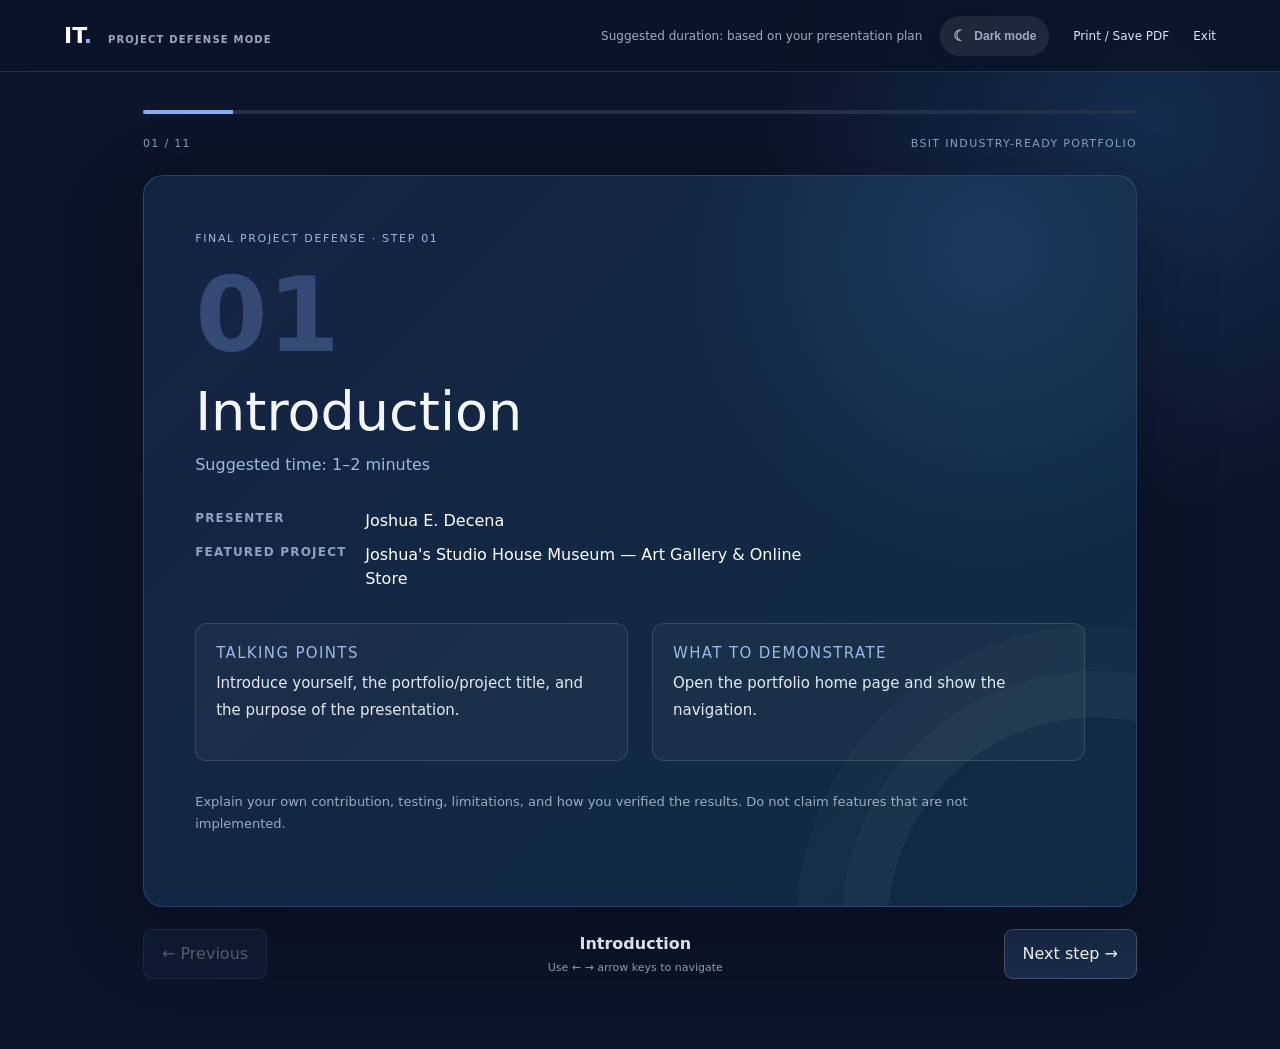
==== defense.html @ c1813f4b "Add static BSIT professional portfolio" ====
<!doctype html><html lang="en"><head><meta charset="utf-8"><meta name="viewport" content="width=device-width,initial-scale=1"><title>Project Defense Mode · BSIT Portfolio</title><link href="https://cdn.jsdelivr.net/npm/bootstrap@5.3.3/dist/css/bootstrap.min.css" rel="stylesheet"><link rel="stylesheet" href="assets/css/upgrade.css"><link rel="stylesheet" href="assets/css/portfolio-theme.css"></head><body class="defense-body"><header class="defense-header"><a href="index.html">IT<span>.</span> <small>PROJECT DEFENSE MODE</small></a><div><span>Suggested duration: based on your presentation plan</span><button class="theme-toggle" type="button" data-theme-toggle aria-label="Switch color theme"><span class="theme-icon">☾</span><span class="theme-label">Dark mode</span></button><button type="button" onclick="window.print()">Print / Save PDF</button><a href="index.html#employability">Exit</a></div></header><main class="defense-stage"><div class="defense-progress"><span id="progressBar"></span></div><div class="defense-counter"><span id="slideCounter">01 / 01</span><span>BSIT INDUSTRY-READY PORTFOLIO</span></div><section id="defenseSlide" class="defense-slide"><p>Loading defense plan…</p></section><div class="defense-controls"><button type="button" id="prevSlide" disabled>← Previous</button><div><span id="slideStepName">Introduction</span><small>Use ← → arrow keys to navigate</small></div><button type="button" id="nextSlide">Next step →</button></div></main><script src="assets/js/default-data.js"></script><script>
const STEPS=window.defaultPortfolio?.defensePlan||[];const PROFILE=window.defaultPortfolio?.profile||{};const PROJECT=window.defaultPortfolio?.projects?.[0]||{};let current=0;const slide=document.getElementById('defenseSlide'),counter=document.getElementById('slideCounter'),bar=document.getElementById('progressBar'),prev=document.getElementById('prevSlide'),next=document.getElementById('nextSlide'),stepName=document.getElementById('slideStepName');function esc(s){return String(s??'').replace(/[&<>"']/g,c=>({'&':'&amp;','<':'&lt;','>':'&gt;','"':'&quot;',"'":'&#39;'}[c]));}function render(){const total=STEPS.length;if(!total){slide.innerHTML='<h1>No defense steps yet</h1><p>Add steps in data/portfolio.json.</p>';return;}const item=STEPS[current];counter.textContent=String(current+1).padStart(2,'0')+' / '+String(total).padStart(2,'0');bar.style.width=((current+1)/total*100)+'%';stepName.textContent=item?.step||'Project defense';slide.innerHTML=`<p class="eyebrow">FINAL PROJECT DEFENSE · STEP ${String(current+1).padStart(2,'0')}</p><span class="defense-number">${String(current+1).padStart(2,'0')}</span><h1>${esc(item?.step||'Presentation step')}</h1><p class="defense-duration">Suggested time: ${esc(item?.duration||'As needed')}</p><div class="defense-speaker-note"><strong>Presenter</strong><span>${esc(PROFILE.name||'Portfolio owner')}</span><strong>Featured project</strong><span>${esc(PROJECT.title||'Select a project')}</span></div><div class="defense-content-grid"><article><h2>Talking points</h2><p>${esc(item?.talkingPoints||'Add your talking points in data/portfolio.json.')}</p></article><article><h2>What to demonstrate</h2><p>${esc(item?.demonstration||'Add your real system demonstration.')}</p></article></div><p class="defense-tip">Explain your own contribution, testing, limitations, and how you verified the results. Do not claim features that are not implemented.</p>`;prev.disabled=current===0;next.textContent=current===total-1?'Back to beginning ↺':'Next step →';}prev.addEventListener('click',()=>{current=Math.max(0,current-1);render()});next.addEventListener('click',()=>{current=current===STEPS.length-1?0:current+1;render()});document.addEventListener('keydown',e=>{if(e.key==='ArrowRight'){current=Math.min(STEPS.length-1,current+1);render()}if(e.key==='ArrowLeft'){current=Math.max(0,current-1);render()}});render();</script><script src="assets/js/theme.js"></script></body></html>
---- assets/css/upgrade.css ----
:root{--upgrade-ink:#17243a;--upgrade-muted:#68758a;--upgrade-line:#e1e7ef;--upgrade-blue:#2857b8;--upgrade-bg:#f5f7fb;--upgrade-green:#1e8b68}
.evidence-section{background:#f7f9fc}.evidence-grid{display:grid;grid-template-columns:repeat(2,minmax(0,1fr));gap:16px}.evidence-card{display:flex;gap:16px;padding:22px;background:#fff;border:1px solid var(--upgrade-line);border-radius:15px;box-shadow:0 8px 28px rgba(22,39,69,.04)}.evidence-file-icon{width:48px;height:54px;flex:0 0 48px;border-radius:10px;background:#edf2fb;color:#315daa;display:grid;place-items:center;font-size:11px;font-weight:800;letter-spacing:.06em}.evidence-category{font-size:10px;letter-spacing:.12em;text-transform:uppercase;color:#718098;font-weight:800}.evidence-card h3{font-size:16px;margin:5px 0 7px;color:#17243a}.evidence-card p{font-size:13px;color:#6c788a;line-height:1.6;margin:0 0 8px}.evidence-empty{border:1px dashed #c6d1e0;background:#fbfcfe;padding:34px;border-radius:15px;text-align:center}.evidence-empty h3{font-size:18px}.evidence-empty p{color:var(--upgrade-muted);max-width:560px;margin:8px auto 18px}.inline-link,.back-link{color:#2857b8;font-weight:700;text-decoration:none}.inline-link:hover,.back-link:hover{text-decoration:underline}.defense-shortcut{background:#edf2f8;padding:44px 0}.defense-shortcut-inner{display:flex;align-items:center;justify-content:space-between;gap:24px}.defense-shortcut h2{font-size:clamp(24px,3vw,34px);margin:0 0 8px}.defense-shortcut p:not(.eyebrow){color:#66748a;max-width:650px;margin:0}.public-contact-form{background:#fff;color:#17243a;padding:26px;border-radius:14px;min-width:min(100%,390px);display:grid;gap:13px;box-shadow:0 16px 45px rgba(0,0,0,.08)}.public-contact-form h3{font-size:20px;margin:0 0 3px}.public-contact-form label{display:grid;gap:6px;font-size:12px;font-weight:700;color:#556176}.public-contact-form .form-control{font-size:14px;border-color:#dbe2ec;padding:10px 12px}.public-contact-form .btn{justify-self:start}.form-privacy-note{font-size:11px;color:#778396;margin:0}.hp-field{position:absolute;left:-10000px;width:1px;height:1px;overflow:hidden}.contact-flash{margin-top:18px}.project-page{padding:54px 0 90px;background:#f7f9fc;min-height:65vh}.project-page-hero{position:relative;margin:28px 0 30px;padding:42px;border-radius:20px;background:#12213a;color:#fff;overflow:hidden}.project-page-hero:after{content:"";position:absolute;width:330px;height:330px;border:1px solid rgba(255,255,255,.12);border-radius:50%;right:-120px;top:-170px;box-shadow:0 0 0 40px rgba(255,255,255,.025),0 0 0 80px rgba(255,255,255,.02)}.project-page-hero .eyebrow{color:#9db8e7}.project-page-hero h1{position:relative;z-index:1;font-size:clamp(30px,5vw,52px);max-width:850px;line-height:1.1;margin:20px 0 14px}.project-page-hero>p:not(.eyebrow){max-width:800px;color:#d1daea;line-height:1.75;position:relative;z-index:1}.project-page-hero .status-pill{position:relative;z-index:1}.project-hero-actions{position:relative;z-index:1;display:flex;flex-wrap:wrap;gap:9px;margin-top:22px}.project-detail-grid{display:grid;grid-template-columns:repeat(2,minmax(0,1fr));gap:15px}.project-detail-card{background:#fff;border:1px solid #e0e6ef;border-radius:14px;padding:22px}.project-detail-card h2{font-size:16px;margin:0 0 10px;color:#1c2d49}.project-detail-card p{font-size:14px;line-height:1.75;color:#657188;margin:0}.project-evidence{margin-top:42px}.project-evidence .section-intro-row{margin-bottom:20px}.project-not-found{padding:100px 0;text-align:center}.defense-body{margin:0;background:#0c1728;color:#f7f9fc;min-height:100vh;font-family:Inter,system-ui,sans-serif}.defense-header{height:72px;display:flex;align-items:center;justify-content:space-between;padding:0 5vw;border-bottom:1px solid rgba(255,255,255,.1)}.defense-header>a{font-weight:900;color:#fff;text-decoration:none;font-size:22px}.defense-header>a span{color:#8eaff0}.defense-header small{font-size:10px;letter-spacing:.12em;color:#9aa9bf;margin-left:8px}.defense-header div{display:flex;align-items:center;gap:18px}.defense-header div span{font-size:12px;color:#9eacc1}.defense-header div a,.defense-header button{font-size:12px;color:#dce6f5;text-decoration:none;background:transparent;border:0}.defense-stage{max-width:1050px;margin:0 auto;padding:38px 28px 70px}.defense-progress{height:4px;background:#223148;border-radius:99px;overflow:hidden}.defense-progress span{display:block;height:100%;width:0;background:#87aaf0;transition:width .25s}.defense-counter{display:flex;justify-content:space-between;margin:22px 0;color:#8da0bc;font-size:11px;letter-spacing:.12em}.defense-slide{min-height:470px;padding:55px 4vw;background:linear-gradient(135deg,#14243e,#101d32);border:1px solid rgba(255,255,255,.09);border-radius:20px;position:relative;overflow:hidden}.defense-slide:after{content:"";position:absolute;width:420px;height:420px;border:1px solid rgba(255,255,255,.08);border-radius:50%;right:-170px;bottom:-230px;box-shadow:0 0 0 45px rgba(255,255,255,.025),0 0 0 90px rgba(255,255,255,.018);pointer-events:none}.defense-slide .eyebrow{color:#9db7e6;font-size:11px;letter-spacing:.15em}.defense-number{font-size:clamp(55px,9vw,104px);font-weight:900;line-height:1;color:#7193d2;opacity:.35}.defense-slide h1{font-size:clamp(32px,5vw,54px);max-width:750px;margin:14px 0;line-height:1.13}.defense-lead{color:#c4d0e3;font-size:19px;max-width:700px;line-height:1.7}.defense-speaker-note{display:grid;grid-template-columns:160px 1fr;gap:10px;margin:32px 0;color:#fff;max-width:650px}.defense-speaker-note strong{color:#8ea2c1;font-size:12px;text-transform:uppercase;letter-spacing:.1em}.defense-tip{margin-top:30px;max-width:850px;font-size:13px;line-height:1.7;color:#9cacbf}.defense-duration{color:#9eb8e6;margin:-3px 0 28px}.defense-content-grid{display:grid;grid-template-columns:1fr 1fr;gap:24px;max-width:900px}.defense-content-grid article{border:1px solid rgba(255,255,255,.13);background:rgba(255,255,255,.035);border-radius:12px;padding:20px}.defense-content-grid h2{font-size:15px;color:#9db8e7;text-transform:uppercase;letter-spacing:.09em}.defense-content-grid p{white-space:pre-line;color:#e2e9f3;line-height:1.8;font-size:15px}.defense-controls{display:flex;align-items:center;justify-content:space-between;margin-top:22px}.defense-controls button{border:1px solid rgba(255,255,255,.2);color:#fff;background:#1a2c49;border-radius:9px;padding:12px 18px}.defense-controls button:disabled{opacity:.3}.defense-controls div{text-align:center;display:grid;gap:4px}.defense-controls div span{font-weight:700}.defense-controls div small{font-size:11px;color:#93a2b8}.setup-body{min-height:100vh;display:grid;place-items:center;padding:24px;background:#f2f5fa;font-family:Inter,system-ui,sans-serif}.setup-card{width:min(100%,480px);background:#fff;border:1px solid #e1e7f0;border-radius:20px;padding:38px;box-shadow:0 20px 65px rgba(23,42,75,.09)}.setup-brand{display:inline-flex;align-items:center;gap:10px;text-decoration:none;color:#162640;font-weight:900;font-size:19px;margin-bottom:36px}.setup-brand>span{color:#315eb0}.setup-brand small{font-size:9px;letter-spacing:.11em;color:#8793a5}.setup-card .eyebrow{color:#5374ad;font-size:10px;letter-spacing:.15em;font-weight:800}.setup-card h1{font-size:31px;color:#17243a;margin-bottom:10px}.setup-card .form-label{font-size:13px;font-weight:700;color:#526078}.setup-card .form-control{padding:11px 13px;border-color:#dce3ec}.setup-card .btn-primary{background:#2d5daf;border-color:#2d5daf}.setup-card a{color:#2c5cac}
@media(max-width:800px){.evidence-grid,.project-detail-grid,.defense-content-grid{grid-template-columns:1fr}.defense-shortcut-inner{align-items:flex-start;flex-direction:column}.public-contact-form{min-width:0;width:100%}.defense-header{padding:0 18px}.defense-header div{gap:10px}.defense-header div span{display:none}.defense-slide{padding:36px 24px}.defense-stage{padding:22px 16px 45px}.project-page-hero{padding:28px 23px}.defense-speaker-note{grid-template-columns:115px 1fr}}
@media print{.defense-header,.defense-controls,.defense-progress{display:none!important}.defense-body{background:#fff;color:#111}.defense-slide{min-height:0;background:#fff;color:#111;border:1px solid #ddd;break-after:page}.defense-slide h1,.defense-content-grid p{color:#111}.defense-slide .eyebrow,.defense-content-grid h2{color:#284f92}}
---- assets/css/portfolio-theme.css ----
/* Visual-only portfolio refresh: content and functionality remain unchanged. */
:root {
  --theme-bg: #f4f7ff;
  --theme-surface: rgba(255,255,255,.92);
  --theme-surface-2: #edf2ff;
  --theme-text: #15243d;
  --theme-muted: #52637d;
  --theme-soft: #71819a;
  --theme-border: rgba(89,113,166,.2);
  --theme-shadow: 0 18px 50px rgba(35,61,116,.10);
  --theme-accent: #4f46e5;
  --theme-accent-2: #0891b2;
  --theme-glow: rgba(79,70,229,.16);
}
html { color-scheme: light; }
body {
  background: var(--theme-bg);
  color: var(--theme-text);
  background-image: radial-gradient(ellipse at 8% 12%, rgba(94,153,255,.13), transparent 34%), radial-gradient(ellipse at 92% 38%, rgba(176,116,255,.10), transparent 32%);
}
.site-header {
  background: rgba(255,255,255,.86);
  border-bottom: 1px solid var(--theme-border);
  box-shadow: 0 8px 30px rgba(38,59,102,.06);
  backdrop-filter: blur(18px);
}
.brand-mark { background: linear-gradient(135deg,#4f46e5,#0891b2); box-shadow: 0 8px 22px rgba(79,70,229,.28); }
.brand-name { color: var(--theme-text); }
.main-nav a { color: var(--theme-muted); }
.main-nav a:hover, .main-nav a.active { color: var(--theme-accent); }
.theme-toggle {
  display:inline-flex; align-items:center; justify-content:center; gap:8px;
  min-height:40px; padding:8px 13px; border:1px solid var(--theme-border);
  border-radius:999px; background:var(--theme-surface); color:var(--theme-text);
  font:700 11px/1 'DM Sans',sans-serif; cursor:pointer; white-space:nowrap;
  box-shadow:0 5px 16px rgba(28,47,90,.07); transition:transform .2s, box-shadow .2s, background .2s;
}
.theme-toggle:hover { transform:translateY(-2px); box-shadow:0 9px 24px var(--theme-glow); }
.theme-toggle .theme-icon { font-size:15px; }
.hero-section {
  background: radial-gradient(circle at 78% 18%,rgba(80,190,255,.20),transparent 25%), radial-gradient(circle at 15% 85%,rgba(123,92,255,.20),transparent 28%), linear-gradient(125deg,#101a35 0%,#192d55 52%,#153c5b 100%);
}
.hero-section:before { content:""; position:absolute; inset:0; pointer-events:none; opacity:.18; background-image:linear-gradient(rgba(255,255,255,.16) 1px,transparent 1px),linear-gradient(90deg,rgba(255,255,255,.16) 1px,transparent 1px); background-size:42px 42px; mask-image:linear-gradient(90deg,transparent,#000 35%,#000 85%,transparent); }
.hero-copy h1 { text-wrap:balance; }
.hero-copy h1 span { background:linear-gradient(90deg,#78d9ff,#a5a0ff 52%,#f1a7ff); -webkit-background-clip:text; background-clip:text; color:transparent; }
.hero-kicker { border-color:rgba(135,190,255,.32); background:rgba(96,145,226,.12); }
.hero-orb { filter:blur(2px); }
.hero-avatar { box-shadow:0 0 0 9px rgba(111,170,255,.09),0 25px 70px rgba(0,0,0,.3); border:1px solid rgba(255,255,255,.5); }
.float-card { border:1px solid rgba(255,255,255,.18); box-shadow:0 16px 45px rgba(0,0,0,.24); backdrop-filter:blur(16px); }
.hero-bottom-line { background:rgba(7,16,35,.38); border-top:1px solid rgba(255,255,255,.12); }
.starter-banner { background:linear-gradient(90deg,#eef2ff,#e8f8ff 55%,#f4edff); border-color:#dbe5ff; }
.content-section { position:relative; }
.content-section:not(.section-dark):nth-of-type(even) { background-color:rgba(255,255,255,.38); }
.section-tinted { background:linear-gradient(135deg,#edf3ff 0%,#f5f0ff 55%,#eaf8ff 100%); }
.content-section h2 { letter-spacing:-1.4px; }
.content-section .eyebrow { color:#5b65c9; font-weight:800; letter-spacing:.16em; }
.profile-section .container { align-items:center; }
.statement-box { background:linear-gradient(120deg,#eef2ff,#e8f8ff); border-left-color:#6559e8; box-shadow:inset 0 0 0 1px rgba(94,99,214,.07); }
.detail-card,.skill-card,.project-card,.case-card,.security-main,.ai-log-wrap,.reflection-prompt,.evidence-card,.project-detail-card {
  background:var(--theme-surface); border:1px solid var(--theme-border); box-shadow:var(--theme-shadow); border-radius:18px;
  transition:transform .22s ease,box-shadow .22s ease,border-color .22s ease;
}
.skill-card:hover,.project-card:hover,.evidence-card:hover,.detail-card:hover,.project-detail-card:hover { transform:translateY(-4px); box-shadow:0 24px 60px rgba(44,66,128,.15); border-color:rgba(91,92,220,.34); }
.skill-icon,.mini-icon,.case-number { background:linear-gradient(135deg,#e5eaff,#dff8ff); color:#4b4bd0; }
.skill-card-head,.skill-item,.project-details,.case-grid { border-color:var(--theme-border); }
.skill-title-row strong,.detail-block h4,.case-heading strong,.project-card h3,.project-detail-card h2 { color:var(--theme-text); }
.skill-item p,.project-overview,.detail-block p,.case-heading small,.body-copy,.section-intro,.evidence-card p,.project-detail-card p { color:var(--theme-muted); }
.project-card { position:relative; overflow:hidden; }
.project-card:before { content:""; position:absolute; top:0; left:0; right:0; height:3px; background:linear-gradient(90deg,#4f46e5,#06b6d4,#b36bfa); }
.project-type { color:#5149ce; }
.security-section { background:linear-gradient(140deg,#f7f9ff,#eef7ff); }
.security-main { background:linear-gradient(145deg,#fff,#f0f4ff); }
.security-side { background:linear-gradient(145deg,#182448,#173d59); }
.ai-log-wrap,.reflection-prompt { background:var(--theme-surface); }
.portfolio-table th { background:var(--theme-surface-2); color:var(--theme-muted); }
.portfolio-table td,.portfolio-table td:first-child { color:var(--theme-muted); border-color:var(--theme-border); }
.career-section,.contact-section,.section-dark { background:radial-gradient(circle at 85% 15%,rgba(65,147,255,.18),transparent 28%),linear-gradient(125deg,#101a35,#172c50 60%,#153c56); }
.defense-shortcut { background:linear-gradient(100deg,#e9efff,#e8f8ff 55%,#f4edff); border-top:1px solid #dce5ff; }
.defense-shortcut h2 { color:#17243a; }
.defense-shortcut p:not(.eyebrow) { color:#52637d; }
.site-footer { background:#0e1930; }
.site-footer p,.footer-meta { color:#aab8d1; }
.btn-primary { background:linear-gradient(110deg,#5146df,#287dd8); border-color:transparent; box-shadow:0 8px 22px rgba(69,82,209,.22); }
.btn-primary:hover { background:linear-gradient(110deg,#4136ca,#1769c5); transform:translateY(-1px); }
.btn-outline-primary { border-color:#7475df; color:#4e4ac5; }
.btn-outline-primary:hover { background:#5146df; border-color:#5146df; }
.public-contact-form { background:var(--theme-surface); color:var(--theme-text); border:1px solid var(--theme-border); box-shadow:var(--theme-shadow); }
.public-contact-form label { color:var(--theme-muted); }
.public-contact-form .form-control { background:var(--theme-bg); color:var(--theme-text); border-color:var(--theme-border); }
.project-page { background:transparent; }
.project-page-hero { background:radial-gradient(circle at 88% 15%,rgba(71,182,255,.22),transparent 25%),linear-gradient(125deg,#101a35,#1b315a 65%,#14506a); box-shadow:0 24px 65px rgba(21,39,81,.18); }
.project-detail-card { background:var(--theme-surface); }
.evidence-section { background:transparent; }
.evidence-card h3 { color:var(--theme-text); }
.evidence-file-icon { background:linear-gradient(135deg,#e8eaff,#def8ff); color:#4e4bc8; }
.defense-body { background:radial-gradient(circle at 90% 12%,rgba(67,155,255,.18),transparent 27%),#0b1428; color:#f4f7ff; }
.defense-header { background:rgba(10,20,40,.82); border-color:rgba(255,255,255,.12); backdrop-filter:blur(14px); }
.defense-slide { background:radial-gradient(circle at 85% 10%,rgba(78,163,255,.15),transparent 30%),linear-gradient(135deg,#152342,#102c43); border-color:rgba(133,171,255,.2); box-shadow:0 25px 80px rgba(0,0,0,.25); }

/* Dark theme: high-contrast text and surfaces across public pages. */
html[data-theme="dark"] { color-scheme:dark; }
html[data-theme="dark"] body { --theme-bg:#0b1220; --theme-surface:rgba(20,31,52,.96); --theme-surface-2:#1a2943; --theme-text:#f1f5ff; --theme-muted:#c0cbe0; --theme-soft:#9eacc6; --theme-border:rgba(155,180,230,.19); --theme-shadow:0 18px 48px rgba(0,0,0,.22); --theme-accent:#a5a4ff; --theme-accent-2:#67d9f4; --theme-glow:rgba(110,126,255,.2); background-color:var(--theme-bg); background-image:radial-gradient(ellipse at 8% 12%,rgba(56,103,190,.17),transparent 34%),radial-gradient(ellipse at 92% 38%,rgba(116,73,170,.12),transparent 32%); color:var(--theme-text); }
html[data-theme="dark"] .site-header { background:rgba(11,19,35,.9); border-color:var(--theme-border); }
html[data-theme="dark"] .brand-name,html[data-theme="dark"] h2,html[data-theme="dark"] h3,html[data-theme="dark"] h4 { color:var(--theme-text); }
html[data-theme="dark"] .main-nav a { color:#c1cce0; }
html[data-theme="dark"] .main-nav a:hover,html[data-theme="dark"] .main-nav a.active { color:#a9b7ff; }
html[data-theme="dark"] .theme-toggle { background:#1a2943; color:#f1f5ff; border-color:rgba(174,193,237,.25); }
html[data-theme="dark"] .starter-banner { background:linear-gradient(100deg,#172342,#153347 55%,#282044); border-color:var(--theme-border); }
html[data-theme="dark"] .starter-banner p,html[data-theme="dark"] .starter-banner p strong { color:#d8e3f8; }
html[data-theme="dark"] .section-tinted,html[data-theme="dark"] .content-section:not(.section-dark):nth-of-type(even),html[data-theme="dark"] .security-section { background:linear-gradient(135deg,#101b30,#121d33 55%,#102638); }
html[data-theme="dark"] .statement-box { background:linear-gradient(120deg,#1a2948,#153344); border-left-color:#9b9aff; }
html[data-theme="dark"] .statement-box p,html[data-theme="dark"] .detail-card strong,html[data-theme="dark"] .skill-title-row strong,html[data-theme="dark"] .project-card h3,html[data-theme="dark"] .detail-block h4,html[data-theme="dark"] .case-heading strong,html[data-theme="dark"] .project-detail-card h2,html[data-theme="dark"] .evidence-card h3 { color:#f0f4ff; }
html[data-theme="dark"] .detail-card,html[data-theme="dark"] .skill-card,html[data-theme="dark"] .project-card,html[data-theme="dark"] .case-card,html[data-theme="dark"] .security-main,html[data-theme="dark"] .ai-log-wrap,html[data-theme="dark"] .reflection-prompt,html[data-theme="dark"] .evidence-card,html[data-theme="dark"] .project-detail-card { background:var(--theme-surface); border-color:var(--theme-border); }
html[data-theme="dark"] .security-main { background:linear-gradient(145deg,#17233d,#152b3d); }
html[data-theme="dark"] .security-side { background:linear-gradient(145deg,#101a32,#123b50); }
html[data-theme="dark"] .security-side .detail-block h4 { color:#dce8ff; }
html[data-theme="dark"] .security-side .detail-block p { color:#c2d1e7; }
html[data-theme="dark"] .skill-item p,html[data-theme="dark"] .project-overview,html[data-theme="dark"] .detail-block p,html[data-theme="dark"] .case-heading small,html[data-theme="dark"] .body-copy,html[data-theme="dark"] .section-intro,html[data-theme="dark"] .evidence-card p,html[data-theme="dark"] .project-detail-card p { color:#bfcbdf; }
html[data-theme="dark"] .project-details summary { color:#c8d5ed; }
html[data-theme="dark"] .portfolio-table th { background:#1b2a45; color:#d0dcf2; }
html[data-theme="dark"] .portfolio-table td,html[data-theme="dark"] .portfolio-table td:first-child { color:#c3cfe3; border-color:var(--theme-border); }
html[data-theme="dark"] .table-muted,html[data-theme="dark"] .small-label,html[data-theme="dark"] .word-count-inline { color:#a8b6ce; }
html[data-theme="dark"] .profile-links a { color:#c6d7f5; }
html[data-theme="dark"] .mini-icon,html[data-theme="dark"] .skill-icon,html[data-theme="dark"] .case-number,html[data-theme="dark"] .evidence-file-icon { background:#25365a; color:#b9c6ff; }
html[data-theme="dark"] .level-pill,html[data-theme="dark"] .status-pill { background:#26334a; color:#d5deef; }
html[data-theme="dark"] .level-pill.learning,html[data-theme="dark"] .level-pill.beginner { background:#1c355a; color:#a9c8ff; }
html[data-theme="dark"] .level-pill.intermediate { background:#173d39; color:#a5e5ca; }
html[data-theme="dark"] .level-pill.advanced { background:#35284f; color:#d5baff; }
html[data-theme="dark"] .status-pill.planned,html[data-theme="dark"] .status-pill.needs-evidence { background:#49391f; color:#ffdaa0; }
html[data-theme="dark"] .status-pill.in-progress { background:#1d3559; color:#b6d0ff; }
html[data-theme="dark"] .status-pill.completed { background:#173d32; color:#a8ebc7; }
html[data-theme="dark"] .defense-shortcut { background:linear-gradient(100deg,#172342,#153347 55%,#282044); border-color:var(--theme-border); }
html[data-theme="dark"] .defense-shortcut h2 { color:#f1f5ff; }
html[data-theme="dark"] .defense-shortcut p:not(.eyebrow) { color:#c0cde2; }
html[data-theme="dark"] .public-contact-form { background:#14213a; color:#f1f5ff; }
html[data-theme="dark"] .public-contact-form label { color:#d0dbee; }
html[data-theme="dark"] .public-contact-form .form-control { background:#0d192d; color:#f1f5ff; border-color:#40516f; }
html[data-theme="dark"] .public-contact-form .form-control::placeholder { color:#93a3bd; }
html[data-theme="dark"] .form-privacy-note { color:#aab9d0; }
html[data-theme="dark"] .project-page { background:transparent; }
html[data-theme="dark"] .project-page-hero { background:radial-gradient(circle at 88% 15%,rgba(71,182,255,.2),transparent 25%),linear-gradient(125deg,#111d38,#1b315a 65%,#14506a); }
html[data-theme="dark"] .evidence-section { background:transparent; }
html[data-theme="dark"] .evidence-empty { background:#14213a; border-color:#435575; color:#eef3ff; }
html[data-theme="dark"] .evidence-empty p { color:#bfcbdf; }
html[data-theme="dark"] .inline-link,html[data-theme="dark"] .back-link { color:#aebaff; }
html[data-theme="dark"] .defense-body { color:#f1f5ff; }
html[data-theme="dark"] .defense-slide h1,html[data-theme="dark"] .defense-content-grid p { color:#f1f5ff; }
html[data-theme="dark"] .defense-content-grid article { background:rgba(255,255,255,.045); border-color:rgba(185,205,255,.2); }
html[data-theme="dark"] .defense-speaker-note { color:#f1f5ff; }
html[data-theme="dark"] .text-secondary { color:#bdc9de!important; }
html[data-theme="dark"] a { text-decoration-color:rgba(170,185,255,.45); }

@media(max-width:900px){.theme-toggle{padding:8px 10px;font-size:10px}.header-inner{flex-wrap:wrap}.theme-toggle .theme-label{display:none}}
@media(max-width:640px){.theme-toggle{min-width:38px;padding:8px}.theme-toggle .theme-icon{font-size:17px}.content-section{padding:65px 0}.project-card{padding:22px 20px}}
@media(prefers-reduced-motion:reduce){.theme-toggle,.skill-card,.project-card,.evidence-card,.detail-card,.project-detail-card{transition:none}}
.defense-header .theme-toggle { background:rgba(255,255,255,.08); color:#f3f6ff; border-color:rgba(255,255,255,.2); }
.defense-header .theme-toggle:hover { background:rgba(255,255,255,.14); }
html[data-theme="dark"] .defense-header .theme-toggle { background:#1a2943; color:#f1f5ff; border-color:rgba(174,193,237,.25); }

/* Dark-mode contrast correction: final layer for every existing portfolio section. */
html[data-theme="dark"] body {
  --theme-bg: #080f1e;
  --theme-surface: #14223a;
  --theme-surface-2: #1b2d49;
  --theme-text: #f5f7ff;
  --theme-muted: #d5dfef;
  --theme-soft: #b9c8df;
  --theme-border: rgba(174, 197, 236, .26);
  --theme-shadow: 0 18px 48px rgba(0, 0, 0, .32);
  --theme-accent: #b5b4ff;
  --theme-accent-2: #79e2f7;
  --theme-glow: rgba(126, 139, 255, .24);
  color: #f5f7ff;
}
html[data-theme="dark"] body :is(h2, h3, h4, h5, h6) {
  color: #f5f7ff;
}
html[data-theme="dark"] body :is(p, li, dd, dt, label, legend, th, td, summary, blockquote, figcaption) {
  color: #dce5f3;
}
html[data-theme="dark"] body :is(.detail-card, .skill-card, .project-card, .case-card, .security-main, .ai-log-wrap, .reflection-prompt, .evidence-card, .project-detail-card, .interview-panel, .defense-panel, .resume-card, .cert-card, .github-card, .reflection-card, .checklist-summary, .checklist-item, .empty-state) {
  background: #14223a;
  border-color: rgba(174, 197, 236, .26);
  color: #f5f7ff;
  box-shadow: 0 16px 42px rgba(0, 0, 0, .20);
}
html[data-theme="dark"] body :is(.statement-box, .word-count-line) {
  background: linear-gradient(120deg, #192b49, #163447);
  border-color: rgba(174, 197, 236, .26);
  color: #e3ebf8;
}
html[data-theme="dark"] body :is(.body-copy, .body-copy p, .section-intro, .section-intro strong, .detail-block p, .skill-item p, .project-overview, .project-detail-card p, .evidence-card p, .reflection-text, .reflection-prompt p, .muted-copy, .interview-item p, .defense-step p, .defense-step .defense-demo, .resume-text > p:not(.eyebrow):not(.file-note), .cert-card p, .github-copy > p:not(.eyebrow), .empty-state p, .checklist-note, .checklist-item, .checklist-summary span, .statement-box p, .career-info-card p, .career-goal p, .contact-panel > div:first-child > p:last-child, .form-privacy-note) {
  color: #d4dfef;
}
html[data-theme="dark"] body :is(.eyebrow, .small-label, .word-count-inline, .table-muted, .link-placeholder, .file-note, .cert-issuer, .evidence-category, .case-heading small, .hero-footnote, .hero-specialization, .goal-marker, .checklist-summary > div:first-child span, .defense-controls div small) {
  color: #b8c8e2 !important;
}
html[data-theme="dark"] body :is(.detail-card strong, .skill-title-row strong, .project-card h3, .detail-block h4, .case-heading strong, .project-detail-card h2, .evidence-card h3, .reflection-prompt h4, .interview-item summary, .defense-step h4, .cert-card h3, .checklist-summary strong, .empty-state h3, .subsection-heading h3, .resume-text h2, .github-copy h2) {
  color: #f5f7ff;
}
html[data-theme="dark"] body :is(.project-number, .project-type, .defense-time, .progress-number, .text-button, .inline-link, .back-link) {
  color: #b9c8ff;
}
html[data-theme="dark"] body :is(.skill-card-head, .skill-item, .project-details, .case-grid, .interview-item, .defense-step, .resume-upload-field, .editor-entry-fields) {
  border-color: rgba(174, 197, 236, .22);
}
html[data-theme="dark"] body .security-main {
  background: linear-gradient(145deg, #172842, #142c40);
}
html[data-theme="dark"] body .security-side {
  background: linear-gradient(145deg, #101a32, #123b50);
  color: #edf3ff;
}
html[data-theme="dark"] body .career-info-card {
  background: rgba(255, 255, 255, .055);
  border-color: rgba(177, 202, 246, .24);
}
html[data-theme="dark"] body .career-goal {
  background: #1b3150;
  border-color: #668dff;
}
html[data-theme="dark"] body .github-card {
  background: linear-gradient(120deg, #14233d, #192b46);
}
html[data-theme="dark"] body .word-count-line {
  background: #1a2b46;
}
html[data-theme="dark"] body .checklist-item.is-complete {
  background: #17382f;
  border-color: #39785f;
  color: #e0f8eb;
}
html[data-theme="dark"] body .checklist-item .custom-check {
  background: #1c2d49;
  border-color: #90a5c8;
}
html[data-theme="dark"] body .checklist-item.is-complete .custom-check {
  background: #25845c;
  border-color: #50b887;
  color: #fff;
}
html[data-theme="dark"] body .portfolio-table th {
  background: #1b2d49;
  color: #dce6f5;
}
html[data-theme="dark"] body .portfolio-table td,
html[data-theme="dark"] body .portfolio-table td:first-child {
  background: #14223a;
  color: #dce5f3;
  border-color: rgba(174, 197, 236, .22);
}
html[data-theme="dark"] body .public-contact-form {
  background: #14223a;
  border-color: rgba(174, 197, 236, .30);
  color: #f5f7ff;
}
html[data-theme="dark"] body .public-contact-form label {
  color: #e0e8f5;
}
html[data-theme="dark"] body :is(.public-contact-form .form-control, .public-contact-form .form-select) {
  background: #0b172a;
  color: #f5f7ff;
  border-color: #526887;
  caret-color: #9fb5ff;
}
html[data-theme="dark"] body :is(input, textarea, select)::placeholder {
  color: #b2c0d6;
  opacity: 1;
}
html[data-theme="dark"] body .form-control:focus,
html[data-theme="dark"] body .form-select:focus {
  background-color: #0e1b30;
  color: #fff;
  border-color: #9aaeff;
  box-shadow: 0 0 0 3px rgba(143, 165, 255, .22);
}
html[data-theme="dark"] body .btn-outline-primary {
  color: #d4d8ff;
  border-color: #9398f2;
  background-color: rgba(95, 99, 210, .10);
}
html[data-theme="dark"] body .btn-outline-primary:hover,
html[data-theme="dark"] body .btn-outline-primary:focus-visible {
  color: #fff;
  border-color: #858bff;
  background: #5146df;
}
html[data-theme="dark"] body a:not(.btn) {
  color: #c2ceff;
}
html[data-theme="dark"] body .main-nav a {
  color: #d1dcf0;
}
html[data-theme="dark"] body .main-nav a:hover,
html[data-theme="dark"] body .main-nav a.active {
  color: #c5c4ff;
}
html[data-theme="dark"] body .contact-link strong {
  color: #f3f6ff;
}
html[data-theme="dark"] body .contact-link small {
  color: #c0cee7;
}
html[data-theme="dark"] body .hero-role,
html[data-theme="dark"] body .hero-specialization,
html[data-theme="dark"] body .hero-statement,
html[data-theme="dark"] body .hero-footnote,
html[data-theme="dark"] body .hero-bottom-line .container {
  color: #d7e3f5;
}
html[data-theme="dark"] body .hero-copy h1 span {
  background-image: linear-gradient(90deg, #8be3ff, #c2baff 52%, #f3b9ff);
  -webkit-background-clip: text;
  background-clip: text;
  color: transparent;
}
html[data-theme="dark"] body .defense-slide,
html[data-theme="dark"] body .defense-content-grid article {
  color: #f3f6ff;
}
html[data-theme="dark"] body .defense-slide :is(h1, h2, p),
html[data-theme="dark"] body .defense-content-grid p {
  color: #edf3ff;
}
html[data-theme="dark"] body .text-secondary,
html[data-theme="dark"] body .text-muted {
  color: #c8d5e9 !important;
}
html[data-theme="dark"] body :is(.empty-state, .evidence-empty) {
  background: #14223a;
  border-color: #6a7f9f;
}
html[data-theme="dark"] body :is(.empty-state h3, .evidence-empty h3) {
  color: #f5f7ff;
}
html[data-theme="dark"] body :is(.empty-state p, .evidence-empty p) {
  color: #d4dfef;
}
html[data-theme="dark"] body :is(.theme-toggle, .theme-toggle:focus-visible) {
  background: #1b2d49;
  color: #f5f7ff;
  border-color: rgba(174, 197, 236, .38);
}
html[data-theme="dark"] body :is(a, button, input, textarea, select, summary):focus-visible {
  outline-color: #aebaff;
}


/* Studio House Museum selected artwork preview */
.project-artwork-preview { margin: 2.5rem 0 3rem; }
.project-artwork-preview .project-gallery-intro { max-width: 42rem; color: var(--muted, #64748b); margin: .75rem 0 0; }
.artwork-preview-grid { display: grid; grid-template-columns: repeat(4, minmax(0, 1fr)); gap: 1rem; margin-top: 1.5rem; }
.artwork-preview-card { display: flex; min-width: 0; flex-direction: column; overflow: hidden; border: 1px solid var(--line, #e2e8f0); border-radius: 1rem; background: var(--surface, #fff); text-decoration: none; transition: transform .2s ease, box-shadow .2s ease; }
.artwork-preview-card:hover { transform: translateY(-3px); box-shadow: 0 14px 34px rgba(20, 30, 55, .12); }
.artwork-preview-card img { display: block; width: 100%; height: 220px; object-fit: contain; background: #f3f1ec; padding: .35rem; }
.artwork-preview-card span { padding: .8rem .9rem; color: var(--text, #172033); font-size: .88rem; font-weight: 650; }
html[data-theme="dark"] body .artwork-preview-card { background: #14223a; border-color: rgba(174,197,236,.28); }
html[data-theme="dark"] body .artwork-preview-card span { color: #f2f6ff; }
html[data-theme="dark"] body .project-artwork-preview .project-gallery-intro { color: #c8d5e9; }
@media (max-width: 991px) { .artwork-preview-grid { grid-template-columns: repeat(2, minmax(0,1fr)); } }
@media (max-width: 575px) { .artwork-preview-grid { grid-template-columns: 1fr 1fr; gap: .65rem; } .artwork-preview-card img { height: 150px; } .artwork-preview-card span { padding: .65rem; font-size: .78rem; } }
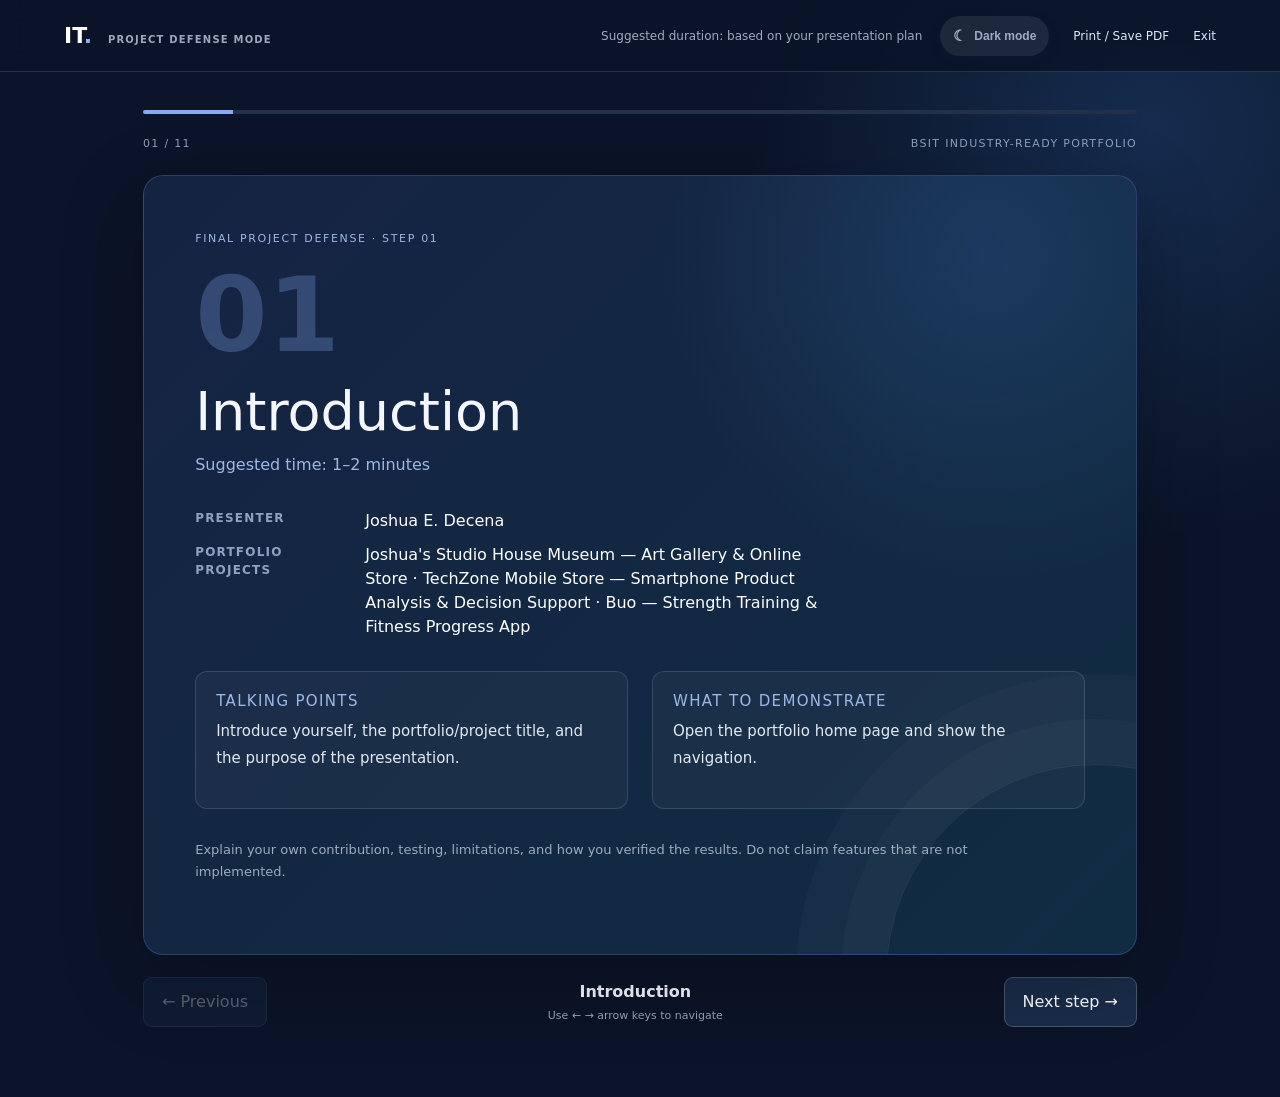
==== commit 8014b118: "Update project defense to include all portfolio projects" ====
--- a/defense.html
+++ b/defense.html
@@ -1,2 +1,7 @@
 <!doctype html><html lang="en"><head><meta charset="utf-8"><meta name="viewport" content="width=device-width,initial-scale=1"><title>Project Defense Mode · BSIT Portfolio</title><link href="https://cdn.jsdelivr.net/npm/bootstrap@5.3.3/dist/css/bootstrap.min.css" rel="stylesheet"><link rel="stylesheet" href="assets/css/upgrade.css"><link rel="stylesheet" href="assets/css/portfolio-theme.css"></head><body class="defense-body"><header class="defense-header"><a href="index.html">IT<span>.</span> <small>PROJECT DEFENSE MODE</small></a><div><span>Suggested duration: based on your presentation plan</span><button class="theme-toggle" type="button" data-theme-toggle aria-label="Switch color theme"><span class="theme-icon">☾</span><span class="theme-label">Dark mode</span></button><button type="button" onclick="window.print()">Print / Save PDF</button><a href="index.html#employability">Exit</a></div></header><main class="defense-stage"><div class="defense-progress"><span id="progressBar"></span></div><div class="defense-counter"><span id="slideCounter">01 / 01</span><span>BSIT INDUSTRY-READY PORTFOLIO</span></div><section id="defenseSlide" class="defense-slide"><p>Loading defense plan…</p></section><div class="defense-controls"><button type="button" id="prevSlide" disabled>← Previous</button><div><span id="slideStepName">Introduction</span><small>Use ← → arrow keys to navigate</small></div><button type="button" id="nextSlide">Next step →</button></div></main><script src="assets/js/default-data.js"></script><script>
-const STEPS=window.defaultPortfolio?.defensePlan||[];const PROFILE=window.defaultPortfolio?.profile||{};const PROJECT=window.defaultPortfolio?.projects?.[0]||{};let current=0;const slide=document.getElementById('defenseSlide'),counter=document.getElementById('slideCounter'),bar=document.getElementById('progressBar'),prev=document.getElementById('prevSlide'),next=document.getElementById('nextSlide'),stepName=document.getElementById('slideStepName');function esc(s){return String(s??'').replace(/[&<>"']/g,c=>({'&':'&amp;','<':'&lt;','>':'&gt;','"':'&quot;',"'":'&#39;'}[c]));}function render(){const total=STEPS.length;if(!total){slide.innerHTML='<h1>No defense steps yet</h1><p>Add steps in data/portfolio.json.</p>';return;}const item=STEPS[current];counter.textContent=String(current+1).padStart(2,'0')+' / '+String(total).padStart(2,'0');bar.style.width=((current+1)/total*100)+'%';stepName.textContent=item?.step||'Project defense';slide.innerHTML=`<p class="eyebrow">FINAL PROJECT DEFENSE · STEP ${String(current+1).padStart(2,'0')}</p><span class="defense-number">${String(current+1).padStart(2,'0')}</span><h1>${esc(item?.step||'Presentation step')}</h1><p class="defense-duration">Suggested time: ${esc(item?.duration||'As needed')}</p><div class="defense-speaker-note"><strong>Presenter</strong><span>${esc(PROFILE.name||'Portfolio owner')}</span><strong>Featured project</strong><span>${esc(PROJECT.title||'Select a project')}</span></div><div class="defense-content-grid"><article><h2>Talking points</h2><p>${esc(item?.talkingPoints||'Add your talking points in data/portfolio.json.')}</p></article><article><h2>What to demonstrate</h2><p>${esc(item?.demonstration||'Add your real system demonstration.')}</p></article></div><p class="defense-tip">Explain your own contribution, testing, limitations, and how you verified the results. Do not claim features that are not implemented.</p>`;prev.disabled=current===0;next.textContent=current===total-1?'Back to beginning ↺':'Next step →';}prev.addEventListener('click',()=>{current=Math.max(0,current-1);render()});next.addEventListener('click',()=>{current=current===STEPS.length-1?0:current+1;render()});document.addEventListener('keydown',e=>{if(e.key==='ArrowRight'){current=Math.min(STEPS.length-1,current+1);render()}if(e.key==='ArrowLeft'){current=Math.max(0,current-1);render()}});render();</script><script src="assets/js/theme.js"></script></body></html>+const STEPS=window.defaultPortfolio?.defensePlan||[];const PROFILE=window.defaultPortfolio?.profile||{};const PROJECTS = Array.isArray(window.defaultPortfolio?.projects)
+    ? window.defaultPortfolio.projects
+    : [];let current=0;const slide=document.getElementById('defenseSlide'),counter=document.getElementById('slideCounter'),bar=document.getElementById('progressBar'),prev=document.getElementById('prevSlide'),next=document.getElementById('nextSlide'),stepName=document.getElementById('slideStepName');function esc(s){return String(s??'').replace(/[&<>"']/g,c=>({'&':'&amp;','<':'&lt;','>':'&gt;','"':'&quot;',"'":'&#39;'}[c]));}function render(){const total=STEPS.length;if(!total){slide.innerHTML='<h1>No defense steps yet</h1><p>Add steps in data/portfolio.json.</p>';return;}const item=STEPS[current];counter.textContent=String(current+1).padStart(2,'0')+' / '+String(total).padStart(2,'0');bar.style.width=((current+1)/total*100)+'%';stepName.textContent=item?.step||'Project defense';slide.innerHTML=`<p class="eyebrow">FINAL PROJECT DEFENSE · STEP ${String(current+1).padStart(2,'0')}</p><span class="defense-number">${String(current+1).padStart(2,'0')}</span><h1>${esc(item?.step||'Presentation step')}</h1><p class="defense-duration">Suggested time: ${esc(item?.duration||'As needed')}</p><div class="defense-speaker-note"><strong>Presenter</strong><span>${esc(PROFILE.name||'Portfolio owner')}</span><strong>Portfolio projects</strong>
+<span>${PROJECTS.length
+    ? PROJECTS.map(project => esc(project.title)).join(' · ')
+    : 'No projects added yet'}</span></div><div class="defense-content-grid"><article><h2>Talking points</h2><p>${esc(item?.talkingPoints||'Add your talking points in data/portfolio.json.')}</p></article><article><h2>What to demonstrate</h2><p>${esc(item?.demonstration||'Add your real system demonstration.')}</p></article></div><p class="defense-tip">Explain your own contribution, testing, limitations, and how you verified the results. Do not claim features that are not implemented.</p>`;prev.disabled=current===0;next.textContent=current===total-1?'Back to beginning ↺':'Next step →';}prev.addEventListener('click',()=>{current=Math.max(0,current-1);render()});next.addEventListener('click',()=>{current=current===STEPS.length-1?0:current+1;render()});document.addEventListener('keydown',e=>{if(e.key==='ArrowRight'){current=Math.min(STEPS.length-1,current+1);render()}if(e.key==='ArrowLeft'){current=Math.max(0,current-1);render()}});render();</script><script src="assets/js/theme.js"></script></body></html>
